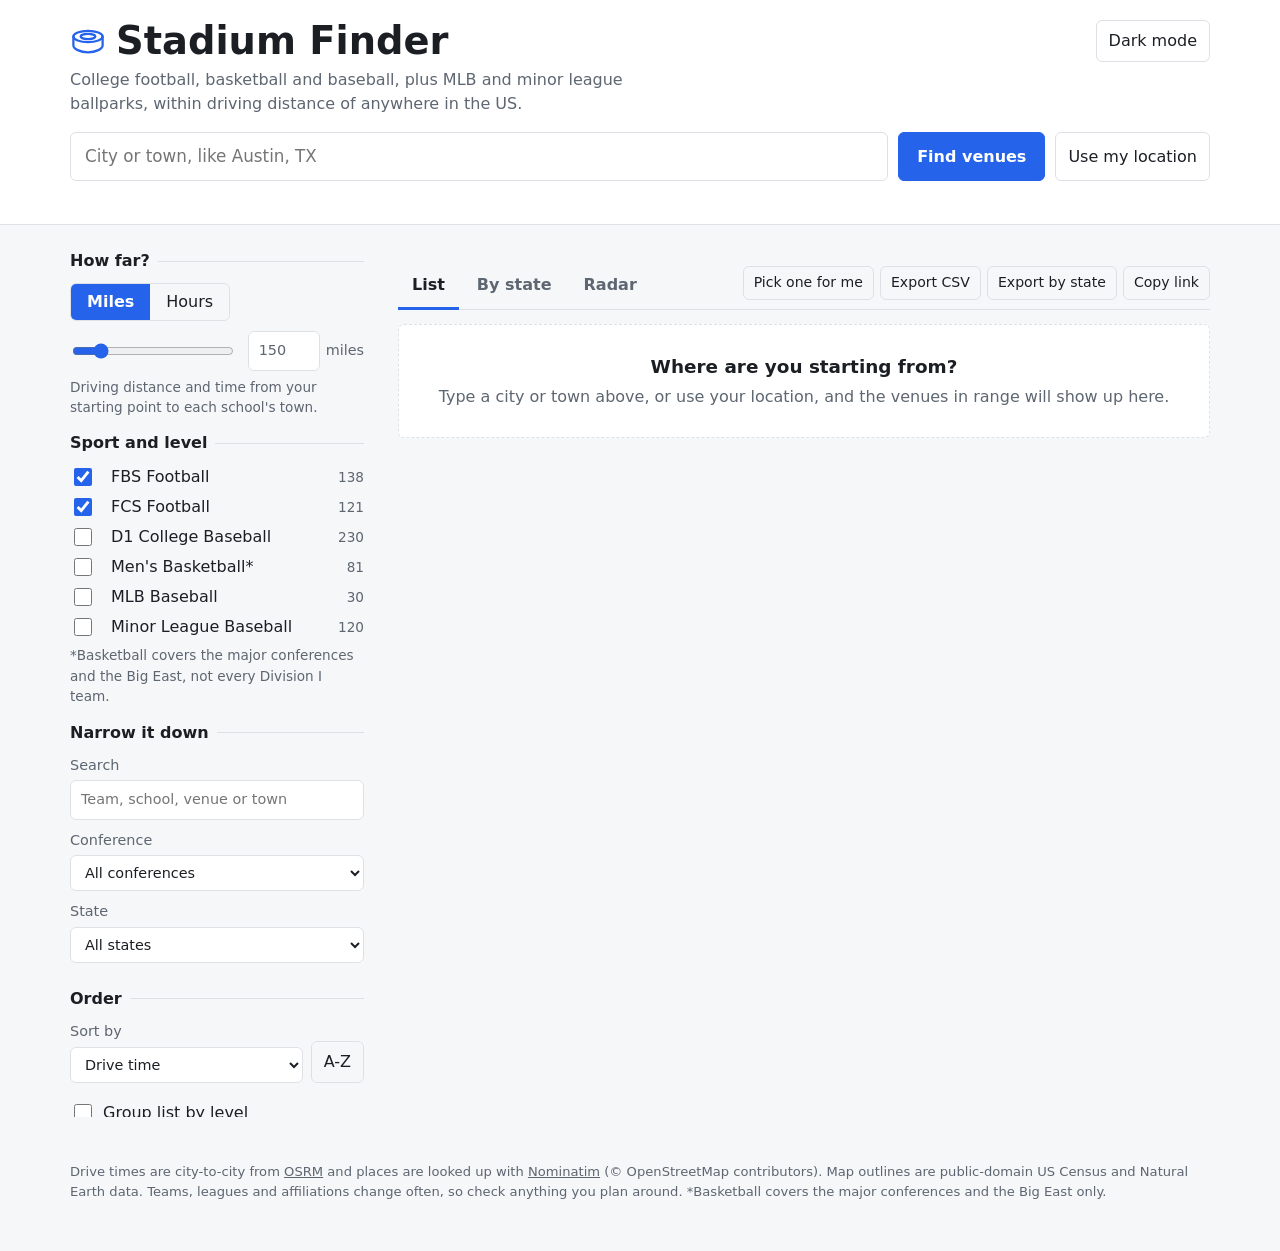
==== stadium-finder/index.html @ 3b3756a9 "Added Stadium Finder" ====
<!doctype html>
<html lang="en">
<head>
<meta charset="utf-8">
<meta name="viewport" content="width=device-width, initial-scale=1">
<title>Stadium Finder - ballparks, stadiums and arenas near you</title>
<meta name="description" content="Find college, MLB and minor league venues within driving distance and keep track of the ones you've visited.">

<!-- Content-Security-Policy: only this site's own files can run, and the page can only contact Nominatim and OSRM -->
<meta http-equiv="Content-Security-Policy" content="default-src 'none'; script-src 'self'; style-src 'self'; img-src 'self'; connect-src https://nominatim.openstreetmap.org https://router.project-osrm.org; base-uri 'none'; form-action 'none'; object-src 'none'">
<meta name="referrer" content="strict-origin-when-cross-origin">

<!-- <link rel="icon" href="icon.svg" type="image/svg+xml"> -->
<link rel="stylesheet" href="style.css">
</head>
<body>

<header class="masthead">
  <div class="wrap">
    <div class="masthead-top">
      <div class="brand">
        <img src="icon.svg" alt="" width="36" height="36">
        <h1>Stadium Finder</h1>
      </div>
      <button type="button" id="themeBtn" class="ghost">Dark mode</button>
    </div>
    <p class="tagline">College football, basketball and baseball, plus MLB and minor league ballparks, within driving distance of anywhere in the US.</p>

    <form id="locForm" class="locform" autocomplete="off">
      <label for="locInput" class="sr-only">City or town</label>
      <input id="locInput" type="text" maxlength="100" placeholder="City or town, like Austin, TX" required>
      <button type="submit" id="locBtn" class="primary">Find venues</button>
      <button type="button" id="geoBtn" class="ghost">Use my location</button>
    </form>
    <p id="locStatus" class="status" role="status" aria-live="polite"></p>
  </div>
</header>

<noscript><p class="wrap">This page needs JavaScript to look up drive times.</p></noscript>

<div class="wrap layout" id="main">

  <aside class="controls" aria-label="Filters">

    <fieldset>
      <legend>How far?</legend>
      <div class="seg" role="radiogroup" aria-label="Distance unit">
        <label><input type="radio" name="unit" value="miles" checked><span>Miles</span></label>
        <label><input type="radio" name="unit" value="hours"><span>Hours</span></label>
      </div>
      <div class="limit">
        <input id="limitRange" type="range" min="10" max="1000" step="10" value="150" aria-label="Maximum distance">
        <label class="limit-num"><input id="limitNum" type="number" min="10" max="1000" step="10" value="150"><span id="limitUnit">miles</span></label>
      </div>
      <p class="hint">Driving distance and time from your starting point to each school's town.</p>
    </fieldset>

    <fieldset>
      <legend>Sport and level</legend>
      <div id="levelList" class="checks"></div>
      <p class="hint" id="levelNote"></p>
    </fieldset>

    <fieldset>
      <legend>Narrow it down</legend>
      <label class="field">Search
        <input id="qInput" type="search" maxlength="60" placeholder="Team, school, venue or town">
      </label>
      <label class="field">Conference
        <select id="confSel"></select>
      </label>
      <label class="field">State
        <select id="stateSel"></select>
      </label>
    </fieldset>

    <fieldset>
      <legend>Order</legend>
      <div class="sortrow">
        <label class="field grow">Sort by
          <select id="sortSel">
            <option value="time">Drive time</option>
            <option value="distance">Distance</option>
            <option value="school">Team or school name</option>
            <option value="venue">Venue name</option>
            <option value="conf">Conference</option>
            <option value="state">State</option>
          </select>
        </label>
        <button type="button" id="dirBtn" class="ghost" aria-label="Sort direction: ascending">A-Z</button>
      </div>
      <label class="check"><input type="checkbox" id="groupLevels"> <span>Group list by level</span></label>
    </fieldset>

    <fieldset>
      <legend>My visits</legend>
      <label class="check"><input type="checkbox" id="hideVisited"> <span>Hide venues I've been to</span></label>
      <button type="button" id="visitedBtn" class="ghost wide">Manage my visited list</button>
    </fieldset>

    <button type="button" id="resetBtn" class="link">Reset filters</button>

    <p class="privacy">
      Your visited list and settings stay in this browser only. Searching sends the
      place you type to OpenStreetMap's Nominatim, and a rounded starting point to the OSRM
      routing server to get drive times. Nothing is sent to this site's owner.
    </p>
  </aside>

  <main class="results" aria-live="polite">
    <div id="summary" class="summary"></div>

    <div class="toolbar">
      <div class="tabs" role="tablist" aria-label="Result views">
        <button type="button" role="tab" data-view="list" aria-selected="true">List</button>
        <button type="button" role="tab" data-view="state" aria-selected="false">By state</button>
        <button type="button" role="tab" data-view="radar" aria-selected="false">Radar</button>
              </div>
      <div class="actions">
        <button type="button" id="pickBtn" class="ghost">Pick one for me</button>
        <button type="button" id="exportFull" class="ghost">Export CSV</button>
        <button type="button" id="exportState" class="ghost">Export by state</button>
        <button type="button" id="copyLink" class="ghost">Copy link</button>
      </div>
    </div>

    <section id="panel-list" role="tabpanel"></section>
    <section id="panel-state" role="tabpanel" hidden></section>
    <section id="panel-radar" role="tabpanel" hidden></section>
  </main>
</div>

<footer class="wrap footer">
  <p>
    Drive times are city-to-city from
    <a href="https://project-osrm.org/" rel="noopener noreferrer" target="_blank">OSRM</a>
    and places are looked up with
    <a href="https://nominatim.openstreetmap.org/" rel="noopener noreferrer" target="_blank">Nominatim</a>
    (&copy; OpenStreetMap contributors). Map outlines are public-domain US Census and Natural Earth data. Teams, leagues and affiliations change often, so check
    anything you plan around. *Basketball covers the major conferences and the Big East only.
  </p>
</footer>

<dialog id="visitedDialog" aria-labelledby="visitedTitle">
  <div class="dialog-body">
    <div class="dialog-head">
      <h2 id="visitedTitle">Venues I've been to</h2>
      <button type="button" id="visitedClose" class="ghost">Close</button>
    </div>
    <p id="visitedProgress" class="hint"></p>

    <label class="field">Add a venue
      <input id="addSearch" type="search" maxlength="60" placeholder="Type a team, school, venue or town">
    </label>
    <ul id="addResults" class="mini"></ul>

    <h3>My list</h3>
    <ul id="visitedList" class="mini"></ul>

    <div class="dialog-actions">
      <button type="button" id="visitedExport" class="ghost">Download backup</button>
      <label class="ghost filebtn">Restore backup<input type="file" id="visitedImport" accept="application/json,.json"></label>
      <button type="button" id="visitedClear" class="danger">Clear list</button>
      <button type="button" id="forgetAll" class="danger">Forget everything on this device</button>
    </div>
  </div>
</dialog>

<div id="toast" class="toast" role="status" aria-live="polite" hidden></div>

<script src="data.js"></script>
<script src="map.js"></script>
<script src="app.js"></script>
</body>
</html>
---- stadium-finder/style.css ----
/* Stadium Finder styles: system fonts, one accent color, light and dark mode */

:root {
  --bg: #f6f7f9;
  --surface: #ffffff;
  --ink: #1b1f24;
  --muted: #5d6671;
  --line: #dde1e6;
  --accent: #2563eb;
  --on-accent: #ffffff;
  --alert: #c4372b;
  --font: system-ui, -apple-system, "Segoe UI", Roboto, "Helvetica Neue", Arial, sans-serif;
}
@media (prefers-color-scheme: dark) {
  :root:not([data-theme="light"]) {
    --bg: #101317; --surface: #181c21; --ink: #e8eaed; --muted: #9aa3ad; --line: #2a3038;
    --accent: #6ea0ff; --on-accent: #0b1220; --alert: #ff7f72;
  }
}
:root[data-theme="dark"] {
  --bg: #101317; --surface: #181c21; --ink: #e8eaed; --muted: #9aa3ad; --line: #2a3038;
  --accent: #6ea0ff; --on-accent: #0b1220; --alert: #ff7f72;
}

* { box-sizing: border-box; }
html { -webkit-text-size-adjust: 100%; }
body { margin: 0; background: var(--bg); color: var(--ink); font: 16px/1.5 var(--font); }
.wrap { max-width: 1180px; margin: 0 auto; padding: 0 20px; }
.sr-only { position: absolute; width: 1px; height: 1px; margin: -1px; padding: 0; overflow: hidden; clip: rect(0 0 0 0); white-space: nowrap; border: 0; }
:focus-visible { outline: 3px solid var(--accent); outline-offset: 2px; }

/* header */
.brand { display: flex; align-items: center; gap: 10px; }
.masthead { background: var(--surface); border-bottom: 1px solid var(--line); padding: 20px 0 14px; }
.masthead-top { display: flex; align-items: center; justify-content: space-between; gap: 12px; }
h1 { margin: 0; font-size: clamp(1.7rem, 4.5vw, 2.4rem); line-height: 1.1; font-weight: 700; }
.tagline { margin: 6px 0 16px; color: var(--muted); max-width: 62ch; }
.locform { display: flex; flex-wrap: wrap; gap: 10px; }
.locform input[type="text"] { flex: 1 1 280px; font-size: 1.05rem; padding: 11px 14px; }
.status { min-height: 1.4em; margin: 8px 0 0; color: var(--muted); font-size: 0.92rem; }
.status.error { color: var(--alert); }

/* controls */
input[type="text"], input[type="search"], input[type="number"], select {
  font: inherit; color: inherit; background: var(--surface);
  border: 1px solid var(--line); border-radius: 6px; padding: 8px 10px; width: 100%;
}
button { font: inherit; cursor: pointer; border-radius: 6px; }
button.primary { background: var(--accent); color: var(--on-accent); border: 1px solid var(--accent); padding: 10px 18px; font-weight: 600; }
button.primary:disabled { opacity: 0.6; cursor: progress; }
button.ghost, label.ghost { background: transparent; color: var(--ink); border: 1px solid var(--line); padding: 8px 12px; display: inline-block; }
button.ghost:hover, label.ghost:hover { border-color: var(--accent); }
button.wide { width: 100%; margin-top: 8px; }
button.danger { background: transparent; color: var(--alert); border: 1px solid var(--alert); padding: 8px 12px; }
button.link { background: none; border: 0; color: var(--muted); text-decoration: underline; padding: 4px 0; }
.filebtn input { position: absolute; width: 1px; height: 1px; opacity: 0; }
.filebtn:focus-within { outline: 3px solid var(--accent); outline-offset: 2px; }

/* layout */
.layout { display: grid; grid-template-columns: 300px minmax(0, 1fr); gap: 28px; padding-top: 24px; padding-bottom: 32px; }
@media (max-width: 880px) { .layout { grid-template-columns: 1fr; } }
.controls { align-self: start; }
@media (min-width: 881px) { .controls { position: sticky; top: 16px; max-height: calc(100vh - 32px); overflow-y: auto; padding-right: 6px; } }

fieldset { border: 0; border-top: 1px solid var(--line); margin: 0 0 14px; padding: 10px 0 0; min-width: 0; }
legend { font-weight: 700; padding: 0 8px 0 0; }
.field { display: block; font-size: 0.9rem; color: var(--muted); margin-bottom: 10px; }
.field > input, .field > select { margin-top: 4px; color: var(--ink); }
.grow { flex: 1; }
.hint { color: var(--muted); font-size: 0.85rem; margin: 6px 0 0; }
.privacy { color: var(--muted); font-size: 0.8rem; margin-top: 18px; border-top: 1px solid var(--line); padding-top: 10px; }

.seg { display: inline-flex; border: 1px solid var(--line); border-radius: 6px; overflow: hidden; margin-bottom: 10px; }
.seg label { cursor: pointer; }
.seg input { position: absolute; opacity: 0; }
.seg span { display: block; padding: 6px 16px; }
.seg input:checked + span { background: var(--accent); color: var(--on-accent); font-weight: 600; }
.seg input:focus-visible + span { outline: 3px solid var(--accent); outline-offset: -3px; }

.limit { display: flex; gap: 12px; align-items: center; }
.limit input[type="range"] { flex: 1; accent-color: var(--accent); min-width: 0; }
.limit-num { display: flex; align-items: center; gap: 6px; font-size: 0.9rem; color: var(--muted); }
.limit-num input { width: 72px; }

.checks { display: grid; gap: 6px; }
.check, .checks label { display: flex; gap: 8px; align-items: center; cursor: pointer; }
.check input, .checks input { accent-color: var(--accent); width: 18px; height: 18px; flex: none; }
.checks .n { margin-left: auto; color: var(--muted); font-size: 0.85rem; }
.sortrow { display: flex; gap: 8px; align-items: flex-end; margin-bottom: 8px; }
.sortrow .ghost { margin-bottom: 10px; }

/* summary */
.summary { margin-bottom: 14px; }
.summary h2 { font-size: 1.4rem; line-height: 1.25; margin: 0 0 10px; }
.stats { display: flex; flex-wrap: wrap; gap: 6px 26px; margin: 0 0 10px; padding: 0; }
.stats div { display: flex; gap: 6px; align-items: baseline; }
.stats dt { color: var(--muted); font-size: 0.9rem; order: 2; }
.stats dd { margin: 0; font-size: 1.25rem; font-weight: 700; }
.facts { color: var(--muted); font-size: 0.92rem; margin: 0; padding-left: 18px; }
.facts li { margin: 2px 0; }
.facts b { color: var(--ink); font-weight: 600; }
.bar { height: 6px; background: var(--line); border-radius: 3px; overflow: hidden; margin: 4px 0 10px; max-width: 420px; }
.bar > i { display: block; height: 100%; background: var(--accent); }

/* toolbar & tabs */
.toolbar { display: flex; flex-wrap: wrap; gap: 10px; justify-content: space-between; align-items: center; border-bottom: 1px solid var(--line); margin-bottom: 14px; }
.tabs { display: flex; gap: 4px; flex-wrap: wrap; }
.tabs button { background: none; border: 0; border-bottom: 3px solid transparent; margin-bottom: -1px; padding: 10px 14px; color: var(--muted); font-weight: 600; border-radius: 0; }
.tabs button[aria-selected="true"] { color: var(--ink); border-bottom-color: var(--accent); }
.actions { display: flex; flex-wrap: wrap; gap: 6px; padding-bottom: 6px; }
.actions .ghost { padding: 5px 10px; font-size: 0.88rem; }

/* rows */
.rows, .mini { list-style: none; margin: 0; padding: 0; }
.row { display: grid; grid-template-columns: minmax(0, 1fr) auto auto; gap: 6px 16px; align-items: center; background: var(--surface); border-bottom: 1px solid var(--line); padding: 10px 12px; }
.row.is-visited { opacity: 0.75; }
.row-title { display: flex; flex-wrap: wrap; gap: 4px 10px; align-items: baseline; }
.school { font-weight: 700; font-size: 1.05rem; }
.chip { font-size: 0.78rem; border: 1px solid var(--line); color: var(--muted); border-radius: 99px; padding: 0 8px; white-space: nowrap; }
.row-sub { display: flex; flex-wrap: wrap; gap: 0 14px; color: var(--muted); font-size: 0.9rem; }
.row-sub .venue { color: var(--ink); }
.row-num { text-align: right; line-height: 1.25; white-space: nowrap; }
.row-num strong { display: block; font-size: 1.05rem; font-variant-numeric: tabular-nums; }
.row-num span { color: var(--muted); font-size: 0.85rem; font-variant-numeric: tabular-nums; }
.row-num em { color: var(--muted); font-size: 0.75rem; font-style: normal; }
.row-btns { display: flex; gap: 6px; align-items: center; flex-wrap: wrap; justify-content: flex-end; }
.row-btns button, .row-btns a { background: transparent; border: 1px solid var(--line); color: var(--ink); padding: 4px 9px; font-size: 0.84rem; text-decoration: none; border-radius: 6px; white-space: nowrap; }
.row-btns button:hover, .row-btns a:hover { border-color: var(--accent); }
.row-btns button.been[aria-pressed="true"] { color: var(--alert); border-color: var(--alert); font-weight: 600; }
@media (max-width: 640px) {
  .row { grid-template-columns: minmax(0, 1fr) auto; }
  .row-btns { grid-column: 1 / -1; justify-content: flex-start; }
}

.group-head { font-size: 1.1rem; font-weight: 700; margin: 22px 0 6px; padding-bottom: 4px; border-bottom: 1px solid var(--line); display: flex; justify-content: space-between; gap: 12px; }
.group-head small { font-size: 0.85rem; font-weight: 400; color: var(--muted); }
.subhead { font-size: 1.1rem; font-weight: 700; margin: 26px 0 4px; }
.note { color: var(--muted); font-size: 0.92rem; margin: 8px 0; }
.empty { background: var(--surface); border: 1px dashed var(--line); padding: 28px; text-align: center; color: var(--muted); border-radius: 6px; }
.empty strong { display: block; color: var(--ink); font-size: 1.15rem; margin-bottom: 4px; }
.pick { background: var(--surface); border: 2px solid var(--accent); padding: 12px 14px; margin-bottom: 14px; border-radius: 6px; }
.pick p { margin: 0 0 8px; }

/* radar / map */
.radar-wrap { max-width: 720px; }
.radar { width: 100%; height: auto; display: block; background: var(--surface); border: 1px solid var(--line); border-radius: 6px; }
.radar .disc { fill: var(--bg); stroke: none; }
.radar .map-land { fill: var(--accent); fill-opacity: 0.14; stroke: var(--ink); stroke-opacity: 0.3; stroke-width: 1; }
.radar .map-border { fill: none; stroke: var(--ink); stroke-opacity: 0.28; stroke-width: 0.8; }
.radar .ring { fill: none; stroke: var(--ink); stroke-opacity: 0.18; }
.radar .edge { fill: none; stroke: var(--line); stroke-width: 2; }
.radar .axis { stroke: var(--ink); stroke-opacity: 0.15; stroke-dasharray: 3 5; }
.radar text { fill: var(--muted); font: 12px var(--font); paint-order: stroke; stroke: var(--surface); stroke-width: 4px; stroke-linejoin: round; }
.radar .lbl { fill: var(--ink); font-size: 11px; }
.radar .home { fill: var(--ink); stroke: var(--surface); stroke-width: 2; }
.radar .dot { cursor: pointer; }
.radar .dot .shape { fill: var(--accent); stroke: var(--surface); stroke-width: 1.5; }
.radar .dot.visited .shape { stroke: var(--alert); stroke-width: 3; }
.radar .dot.far { opacity: 0.45; }
.radar .dot.sel .shape { stroke: var(--ink); stroke-width: 3; }
.radar .dot:focus-visible { outline: none; }
.radar .dot:focus-visible .shape { stroke: var(--ink); stroke-width: 4; }
.legend { display: flex; flex-wrap: wrap; gap: 6px 18px; margin: 10px 0; font-size: 0.88rem; color: var(--muted); }
.legend svg { vertical-align: -3px; margin-right: 4px; }
.legend .shape { fill: var(--accent); }

/* dialog & toast */
dialog { border: 1px solid var(--line); border-radius: 8px; background: var(--surface); color: var(--ink); padding: 0; width: min(640px, 94vw); max-height: 90vh; }
dialog::backdrop { background: rgba(0, 0, 0, 0.55); }
.dialog-body { padding: 18px 20px 20px; }
.dialog-head { display: flex; justify-content: space-between; align-items: center; gap: 12px; }
.dialog-head h2 { margin: 0; font-size: 1.3rem; }
dialog h3 { font-size: 1.05rem; margin: 18px 0 6px; }
.mini li { display: flex; justify-content: space-between; align-items: center; gap: 10px; padding: 6px 0; border-bottom: 1px solid var(--line); font-size: 0.92rem; }
.mini li span small { color: var(--muted); display: block; }
.mini button { padding: 3px 10px; font-size: 0.84rem; background: transparent; border: 1px solid var(--line); color: var(--ink); white-space: nowrap; }
#visitedList, #addResults { max-height: 220px; overflow-y: auto; }
.dialog-actions { display: flex; flex-wrap: wrap; gap: 8px; margin-top: 18px; }

.toast { position: fixed; left: 50%; bottom: 20px; transform: translateX(-50%); background: var(--ink); color: var(--bg); padding: 10px 16px; border-radius: 6px; display: flex; gap: 14px; align-items: center; z-index: 10; max-width: 92vw; }
.toast[hidden] { display: none; }
.toast button { background: none; border: 0; color: inherit; text-decoration: underline; padding: 0; }

.footer { color: var(--muted); font-size: 0.82rem; padding-bottom: 36px; }
.footer a { color: inherit; }
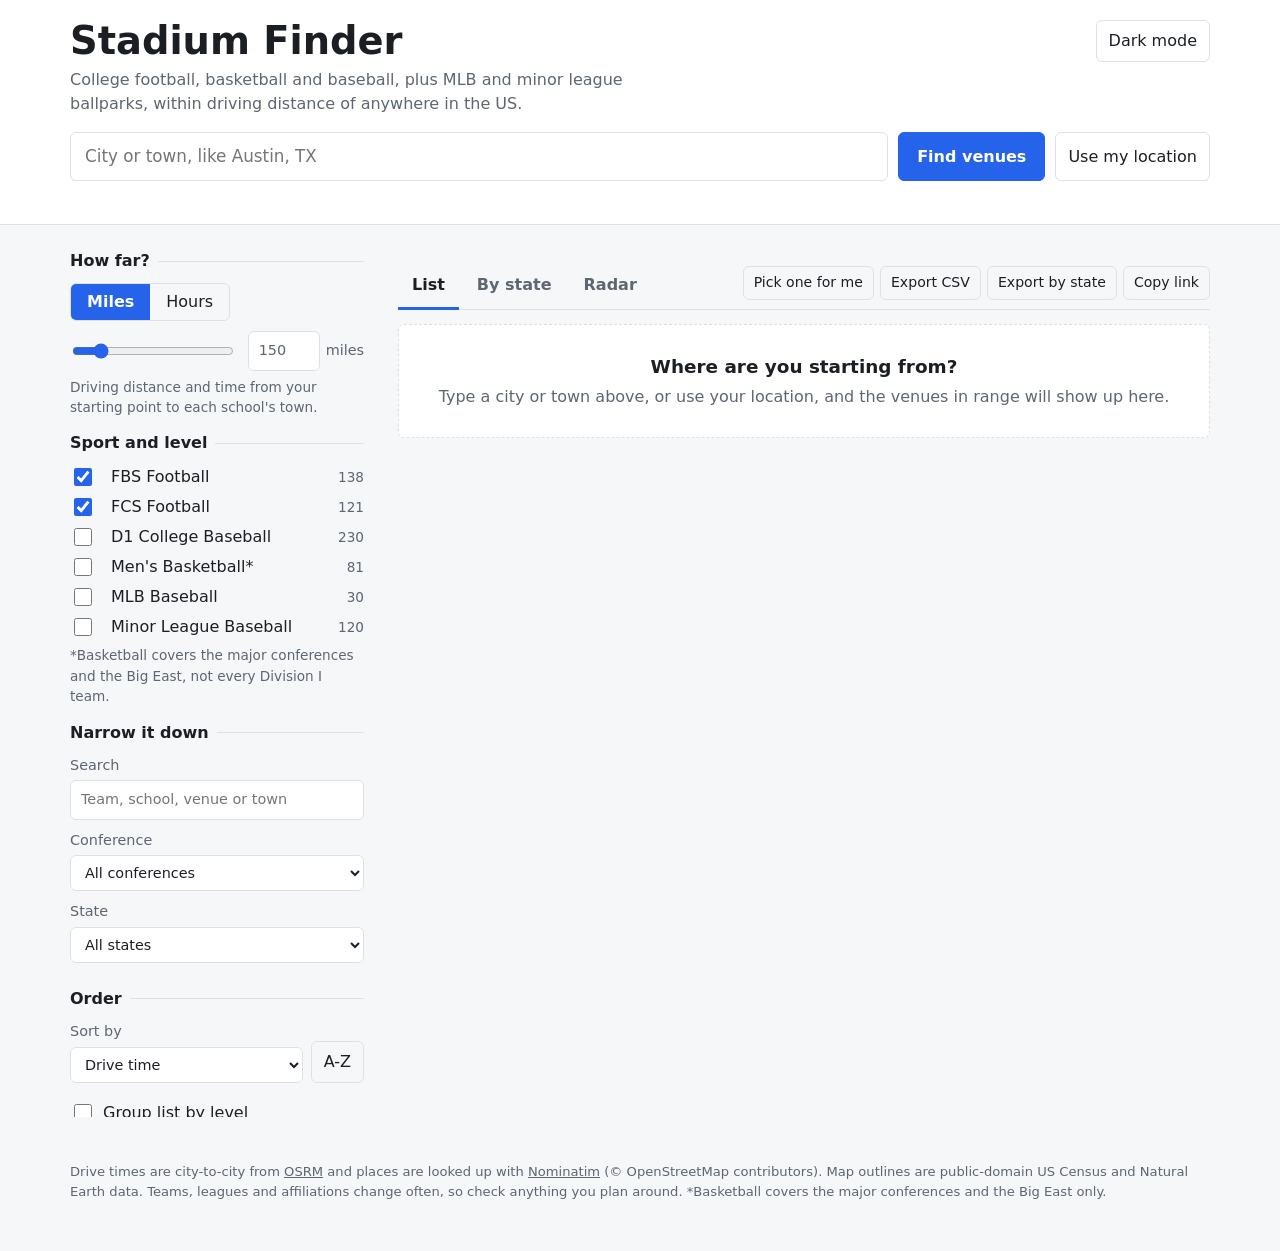
==== commit afee8c8c: "Remove Icons" ====
--- a/stadium-finder/index.html
+++ b/stadium-finder/index.html
@@ -19,7 +19,6 @@
   <div class="wrap">
     <div class="masthead-top">
       <div class="brand">
-        <img src="icon.svg" alt="" width="36" height="36">
         <h1>Stadium Finder</h1>
       </div>
       <button type="button" id="themeBtn" class="ghost">Dark mode</button>
